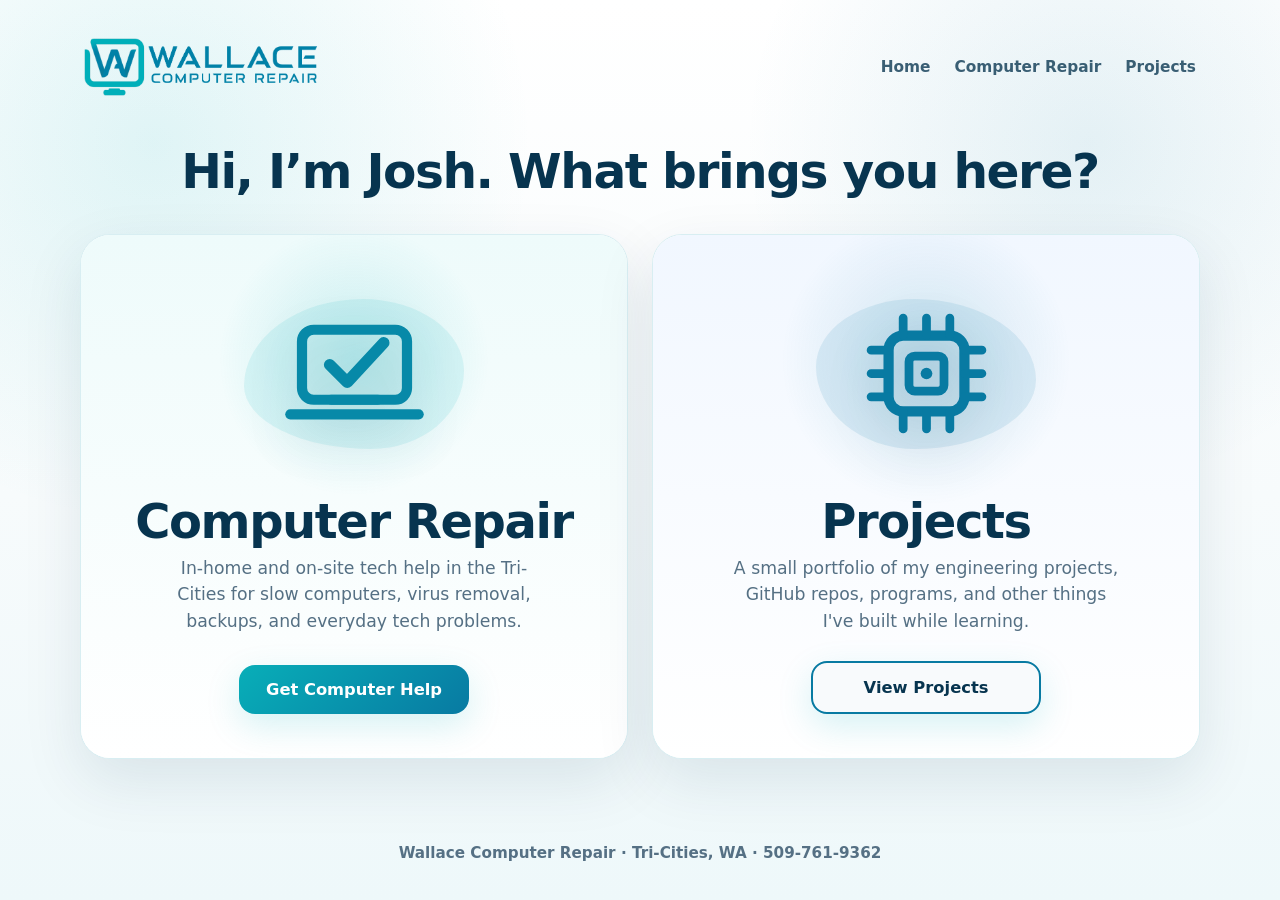
==== index.html @ 22aea7cd "Fixed portrait photo and link" ====
<!DOCTYPE html>
<html lang="en">
<head>
  <meta charset="UTF-8" />
  <meta name="viewport" content="width=device-width, initial-scale=1.0" />
  <title>Wallace Computer Repair</title>
  <link rel="stylesheet" href="style.css" />
</head>
<body class="home">
  <div class="page">
    <div class="shell">
      <header class="site-header">
        <a class="logo-lockup" href="./" aria-label="Wallace Computer Repair home">
          <img src="assets/logos/banner-logo-transparent.png" alt="Wallace Computer Repair" class="logo-image" />
        </a>

        <nav class="main-nav" aria-label="Main navigation">
          <a class="nav-link" href="./">Home</a>
          <a class="nav-link" href="repair/">Computer Repair</a>
          <a class="nav-link" href="projects/">Projects</a>
          <!-- <a class="nav-link" href="/about/">About</a> -->
          <!-- <a class="button call-pill" href="tel:5097619362">Call/Text: 509-761-9362</a> -->
        </nav>
      </header>

      <main>
        <section class="hero hero-centered" aria-labelledby="main-heading">
          <h1 id="main-heading">Hi, I’m Josh. What brings you here?</h1>
          <!-- <p>Choose the path that fits what you need: local computer help in the Tri-Cities, or a look at the engineering and software projects I’m building.</p> -->
        </section>

        <section class="choices" aria-label="Choose a section">
          <a class="choice-card repair-card" href="/repair/" aria-label="Go to Computer Repair services">
            <div class="choice-inner">
<div class="illustration icon-illustration" aria-hidden="true">
  <div class="soft-blob"></div>

  <svg class="hero-icon" viewBox="0 0 120 120" fill="none" xmlns="http://www.w3.org/2000/svg">
    <rect x="24" y="30" width="72" height="48" rx="8" stroke="currentColor" stroke-width="7"/>
    <path d="M16 88h88" stroke="currentColor" stroke-width="7" stroke-linecap="round"/>
    <path d="M44 78h32" stroke="currentColor" stroke-width="7" stroke-linecap="round"/>
    <path d="M43 54l12 12 25-27" stroke="currentColor" stroke-width="8" stroke-linecap="round" stroke-linejoin="round"/>
  </svg>
</div>

              <h2>Computer Repair</h2>
              <p>In-home and on-site tech help in the Tri-Cities for slow computers, virus removal, backups, and everyday tech problems.</p>

              <div class="button-row">
                <span class="button primary" role="button" aria-hidden="true">Get Computer Help</span>
              </div>
            </div>
          </a>

          <a class="choice-card projects-card" href="projects/" aria-label="Go to Projects portfolio">
            <div class="choice-inner">
<div class="illustration icon-illustration" aria-hidden="true">
  <div class="soft-blob"></div>
  <svg class="hero-icon" viewBox="0 0 120 120" fill="none" xmlns="http://www.w3.org/2000/svg">
    <rect x="34" y="34" width="52" height="52" rx="10" stroke="currentColor" stroke-width="7"/>
    <rect x="48" y="48" width="24" height="24" rx="4" stroke="currentColor" stroke-width="6"/>
    <path d="M22 44h12M22 60h12M22 76h12" stroke="currentColor" stroke-width="6" stroke-linecap="round"/>
    <path d="M86 44h12M86 60h12M86 76h12" stroke="currentColor" stroke-width="6" stroke-linecap="round"/>
    <path d="M44 22v12M60 22v12M76 22v12" stroke="currentColor" stroke-width="6" stroke-linecap="round"/>
    <path d="M44 86v12M60 86v12M76 86v12" stroke="currentColor" stroke-width="6" stroke-linecap="round"/>
    <circle cx="60" cy="60" r="4" fill="currentColor"/>
  </svg>
</div>

              <h2>Projects</h2>
              <p>A small portfolio of my engineering projects, GitHub repos, programs, and other things I've built while learning.</p>

              <div class="button-row">
                <span class="button secondary" role="button" aria-hidden="true">View Projects</span>
              </div>
            </div>
          </a>
        </section>
      </main>

      <footer class="site-footer">
        Wallace Computer Repair · Tri-Cities, WA · <a href="tel:5097619362">509-761-9362</a>
      </footer>
    </div>
  </div>
</body>
</html>
---- style.css ----
:root {
  --teal: #08aeb8;
  --teal-dark: #0789a8;
  --blue: #087aa2;
  --ink: #07344f;
  --muted: #557084;
  --soft-bg: #f7fbfc;
  --card: #ffffff;
  --line: #d8eef2;
  --repair-soft: #eefbfb;
  --project-soft: #f1f7ff;
  --warm: #fff8ed;
  --warm-line: #f0d8ab;
  --shadow: 0 22px 60px rgba(7, 52, 79, 0.10);
  --shadow-soft: 0 12px 35px rgba(8, 174, 184, 0.16);
  --radius: 30px;
}

* {
  box-sizing: border-box;
}

html {
  scroll-behavior: smooth;
}

body {
  margin: 0;
  min-height: 100vh;
  font-family: Inter, ui-sans-serif, system-ui, -apple-system, BlinkMacSystemFont, "Segoe UI", sans-serif;
  color: var(--ink);
  background:
    radial-gradient(circle at 12% 16%, rgba(8, 174, 184, 0.12), transparent 28%),
    radial-gradient(circle at 85% 16%, rgba(8, 122, 162, 0.10), transparent 26%),
    linear-gradient(180deg, #ffffff 0%, var(--soft-bg) 55%, #eef8fa 100%);
}

body.home,
body.repair, 
body.projects {
  --page-max: 1120px;
}

a {
  color: inherit;
  text-decoration: none;
}

img,
svg {
  max-width: 100%;
}

.page {
  min-height: 100vh;
  display: flex;
  flex-direction: column;
  padding: 28px;
}

.shell {
  width: min(var(--page-max), 100%);
  margin: 0 auto;
  flex: 1;
  display: flex;
  flex-direction: column;
}

.site-header {
  display: flex;
  align-items: center;
  justify-content: space-between;
  gap: 24px;
  padding: 10px 4px 34px;
}

.logo-lockup {
  display: flex;
  align-items: center;
  gap: 14px;
  font-weight: 900;
  letter-spacing: -0.03em;
  flex-shrink: 0;
}

.logo-image {
  height: 58px;
  width: auto;
  object-fit: contain;
}

.main-nav {
  display: flex;
  align-items: center;
  justify-content: flex-end;
  flex-wrap: wrap;
  gap: 14px 24px;
  color: var(--ink);
  font-size: 0.96rem;
  font-weight: 750;
}

.nav-link {
  opacity: 0.78;
  transition: opacity 0.18s ease, color 0.18s ease;
}

.nav-link:hover {
  opacity: 1;
  color: var(--teal-dark);
}

h1,
h2,
h3,
p {
  overflow-wrap: anywhere;
}

h1 {
  margin: 0;
  font-size: clamp(2.45rem, 3.8vw, 5rem);
  line-height: 0.98;
  letter-spacing: -0.030em;
  color: var(--ink);
}

h2 {
  margin: 0;
  font-size: clamp(2rem, 4vw, 3rem);
  line-height: 1;
  letter-spacing: -0.03em;
  color: var(--ink);
}

p {
  color: var(--muted);
  line-height: 1.65;
}

.button {
  display: inline-flex;
  align-items: center;
  justify-content: center;
  gap: 11px;
  border: 0;
  border-radius: 16px;
  font-weight: 850;
  font-size: 1.02rem;
  padding: 15px 24px;
  min-width: 230px;
  box-shadow: var(--shadow-soft);
  transition: transform 0.18s ease, box-shadow 0.18s ease, filter 0.18s ease;
  cursor: pointer;
}

.button:hover {
  transform: translateY(-2px);
  box-shadow: 0 18px 34px rgba(8, 122, 162, 0.22);
  filter: saturate(1.08);
}

.button.primary,
.button.call-pill {
  background: linear-gradient(135deg, var(--teal), var(--blue));
  color: white;
}

.button.secondary {
  background: #f8fafc;
  color: var(--ink);
  border: 2px solid var(--blue);
  transition: background 0.15s ease;
}

.button.call-pill {
  min-width: auto;
  padding: 10px 16px;
  border-radius: 999px;
  opacity: 1;
}

.badge {
  display: inline-flex;
  align-items: center;
  gap: 8px;
  width: fit-content;
  max-width: 100%;
  background: rgba(8, 174, 184, 0.09);
  border: 1px solid rgba(8, 174, 184, 0.20);
  color: var(--teal-dark);
  font-weight: 850;
  border-radius: 999px;
  padding: 8px 14px;
  font-size: 0.86rem;
  margin-bottom: 20px;
}

.badge-dot {
  width: 9px;
  height: 9px;
  flex: 0 0 auto;
  border-radius: 50%;
  background: var(--teal);
  box-shadow: 0 0 0 5px rgba(8, 174, 184, 0.12);
}

.hero,
.hero-card,
.choice-card,
.quick-card,
.service-card,
.about-card,
.pricing-band {
  border: 1px solid var(--line);
  box-shadow: var(--shadow);
}

.hero-centered {
  text-align: center;
  display: grid;
  justify-items: center;
  padding: 18px 0 10px;
  border: 0;
  box-shadow: none;
}

.hero-centered p {
  margin: 18px auto 0;
  max-width: 720px;
  font-size: clamp(1.03rem, 2vw, 1.22rem);
}

.hero-card {
  border-radius: 36px;
  background:
    radial-gradient(circle at 85% 14%, rgba(8, 174, 184, 0.16), transparent 26%),
    linear-gradient(135deg, rgba(255,255,255,0.96), rgba(239,251,251,0.92));
  padding: clamp(30px, 6vw, 64px);
  display: grid;
  grid-template-columns: 1.05fr 0.95fr;
  gap: 40px;
  align-items: center;
  overflow: hidden;
}

.hero-card p {
  margin: 18px 0 0;
  max-width: 680px;
  font-size: clamp(1.03rem, 2vw, 1.22rem);
}

.hero-actions,
.button-row {
  display: flex;
  flex-wrap: wrap;
  gap: 14px;
}

.hero-actions {
  margin-top: 28px;
}

.button-row {
  margin-top: auto;
  justify-content: center;
  width: 100%;
}

.centered-actions {
  justify-content: center;
}

.availability-note {
  margin-top: 28px;
  background: var(--warm);
  border: 1px solid var(--warm-line);
  border-radius: 20px;
  padding: 16px 18px;
  color: #6f4e17;
  font-weight: 800;
  line-height: 1.45;
}

.hero-visual {
  display: grid;
  gap: 18px;
}

.phone-card {
  background: var(--ink);
  color: white;
  border-radius: 28px;
  padding: 28px;
  box-shadow: var(--shadow);
}

.phone-card span,
.price-item span {
  display: block;
  color: #b9edf2;
  font-weight: 850;
  text-transform: uppercase;
  letter-spacing: 0.11em;
  font-size: 0.78rem;
  margin-bottom: 8px;
}

.phone-card strong {
  display: block;
  font-size: clamp(1.9rem, 4vw, 2.7rem);
  letter-spacing: -0.045em;
  line-height: 1;
}

.quick-card,
.service-card,
.about-card,
.choice-card {
  background: var(--card);
}

.quick-card {
  border-radius: 28px;
  padding: 24px;
  box-shadow: 0 12px 34px rgba(7, 52, 79, 0.07);
}

.quick-card h3 {
  margin: 0 0 14px;
  font-size: 1.22rem;
}

.quick-list {
  display: grid;
  gap: 10px;
  margin: 0;
  padding: 0;
  list-style: none;
  color: var(--muted);
  font-weight: 650;
}

.quick-list li::before {
  content: "✓";
  color: var(--teal-dark);
  font-weight: 950;
  margin-right: 9px;
}

.choices {
  display: grid;
  grid-template-columns: repeat(2, minmax(0, 1fr));
  gap: 24px;
  padding: 28px 0 32px;
}

.choice-card {
  position: relative;
  overflow: hidden;
  min-height: 500px;
  border-radius: var(--radius);
  padding: clamp(28px, 4vw, 44px);
  display: flex;
  flex-direction: column;
  align-items: center;
  text-align: center;
  transition: transform 0.22s ease, box-shadow 0.22s ease, border-color 0.22s ease;
}

.choice-card:hover {
  transform: translateY(-5px);
  box-shadow: 0 28px 70px rgba(7, 52, 79, 0.15);
  border-color: rgba(8, 174, 184, 0.38);
}

.choice-card::before {
  content: "";
  position: absolute;
  inset: 0;
  z-index: 0;
  pointer-events: none;
}

.repair-card::before {
  background:
    radial-gradient(circle at 50% 24%, rgba(8, 174, 184, 0.18), transparent 28%),
    linear-gradient(180deg, var(--repair-soft), rgba(255,255,255,0.96));
}

.projects-card::before {
  background:
    radial-gradient(circle at 50% 24%, rgba(8, 122, 162, 0.16), transparent 30%),
    linear-gradient(180deg, var(--project-soft), rgba(255,255,255,0.96));
}

.choice-inner {
  position: relative;
  z-index: 1;
  display: flex;
  flex-direction: column;
  align-items: center;
  height: 100%;
  width: 100%;
}

.choice-card h2 {
  margin: 16px 0 10px;
  font-size: clamp(2.1rem, 4vw, 3rem);
}

.choice-card p {
  margin: 0 auto 26px;
  max-width: 390px;
  font-size: 1.08rem;
  line-height: 1.55;
}

.illustration {
  width: min(280px, 80%);
  height: 190px;
  margin-bottom: 12px;
  display: grid;
  place-items: center;
  position: relative;
}

.soft-blob {
  position: absolute;
  width: 220px;
  height: 150px;
  border-radius: 54% 46% 42% 58% / 58% 48% 52% 42%;
  background: rgba(8, 174, 184, 0.10);
}

.projects-card .soft-blob {
  background: rgba(8, 122, 162, 0.10);
  border-radius: 45% 55% 55% 45% / 45% 54% 46% 55%;
}

.monitor {
  position: relative;
  width: 174px;
  height: 116px;
  border-radius: 16px;
  border: 7px solid rgba(8, 122, 162, 0.56);
  background: rgba(255, 255, 255, 0.72);
  box-shadow: inset 0 0 0 3px rgba(255,255,255,0.75), 0 18px 36px rgba(7, 52, 79, 0.12);
  display: grid;
  place-items: center;
}

.monitor::after {
  content: "";
  position: absolute;
  width: 70px;
  height: 12px;
  border-radius: 999px;
  background: rgba(8, 122, 162, 0.38);
  bottom: -24px;
  left: 50%;
  transform: translateX(-50%);
}

.monitor .mini-magnifying-glass {
  width: 44px;
  height: 44px;
  border-radius: 50%;
  border: 4.5px solid var(--blue);
  background: linear-gradient(135deg, white 0%, rgba(217, 239, 247, 0.5) 100%);
  position: relative;
  box-shadow: 0 4px 12px rgba(7, 52, 79, 0.08);
}

.monitor .mini-magnifying-glass::before {
  content: "";
  position: absolute;
  top: 6px;
  left: 6px;
  width: 10px;
  height: 5px;
  background: white;
  border-radius: 50%;
  transform: rotate(-45deg);
  opacity: 0.8;
}

.monitor .mini-magnifying-glass::after {
  content: "";
  position: absolute;
  width: 18px;
  height: 7px;
  border-radius: 0 4px 4px 0;
  background: var(--blue);
  bottom: -6px;
  right: -10px;
  transform: rotate(45deg);
  box-shadow: 2px 2px 5px rgba(7, 52, 79, 0.1);
}

.wrench {
  position: absolute;
  right: 22px;
  bottom: 24px;
  width: 84px;
  height: 22px;
  background: linear-gradient(135deg, var(--teal), var(--blue));
  border-radius: 999px;
  transform: rotate(-48deg);
  box-shadow: 0 10px 22px rgba(8, 174, 184, 0.24);
}

.wrench::before {
  content: "";
  position: absolute;
  right: -15px;
  top: -13px;
  width: 40px;
  height: 40px;
  border-radius: 50%;
  border: 10px solid var(--teal);
  border-left-color: transparent;
  border-bottom-color: transparent;
  transform: rotate(12deg);
}

.sparkle {
  position: absolute;
  color: var(--teal);
  font-size: 2rem;
  font-weight: 900;
  opacity: 0.72;
}

.sparkle.one {
  right: 34px;
  top: 28px;
}

.sparkle.two {
  right: 72px;
  top: 72px;
  font-size: 1.35rem;
}

.laptop {
  position: relative;
  width: 190px;
  height: 122px;
  border-radius: 16px 16px 10px 10px;
  border: 7px solid var(--blue);
  background: linear-gradient(180deg, #f8fcff, #d9eff7);
  box-shadow: inset 0 0 0 3px rgba(255,255,255,0.85), 0 18px 36px rgba(7, 52, 79, 0.12);
  display: grid;
  place-items: center;
  color: var(--blue);
  font-size: 2.25rem;
  font-weight: 950;
}

.laptop::after {
  content: "";
  position: absolute;
  width: 218px;
  height: 18px;
  border-radius: 0 0 18px 18px;
  background: linear-gradient(135deg, #8bd0e1, var(--blue));
  bottom: -24px;
  left: 50%;
  transform: translateX(-50%);
}

.code-window {
  position: absolute;
  left: 24px;
  top: 30px;
  width: 116px;
  height: 70px;
  border-radius: 12px;
  border: 2px solid rgba(8, 122, 162, 0.18);
  background: rgba(255,255,255,0.72);
  box-shadow: 0 10px 22px rgba(7, 52, 79, 0.08);
  transform: translate(-30px, -20px);
}

.code-window::before {
  content: "•••";
  position: absolute;
  top: 5px;
  left: 10px;
  color: #76b6ce;
  letter-spacing: 3px;
  font-size: 0.8rem;
}

.code-window::after {
  content: "";
  position: absolute;
  left: 14px;
  right: 18px;
  top: 34px;
  height: 7px;
  border-radius: 999px;
  background: #b5dceb;
  box-shadow: 0 18px 0 #d0e9f2;
}

.gear {
  position: absolute;
  right: 18px;
  bottom: 42px;
  width: 64px;
  height: 64px;
  border-radius: 50%;
  border: 14px solid #7fb8dc;
  box-shadow: inset 0 0 0 8px rgba(255,255,255,0.65);
}

.gear::before,
.gear::after {
  content: "";
  position: absolute;
  inset: -18px 16px;
  background: #7fb8dc;
  border-radius: 8px;
  z-index: -1;
}

.gear::after {
  transform: rotate(90deg);
}

.section {
  padding: 54px 0 0;
}

.section-heading {
  display: flex;
  justify-content: space-between;
  align-items: end;
  gap: 24px;
  margin-bottom: 22px;
}

.section-heading p {
  margin: 0;
  max-width: 520px;
  font-size: 1.02rem;
}

.service-grid {
  display: grid;
  grid-template-columns: repeat(4, minmax(0, 1fr));
  gap: 18px;
}

.service-card {
  border-radius: 26px;
  padding: 24px 20px;
  text-align: center;
  box-shadow: 0 12px 34px rgba(7, 52, 79, 0.07);
  transition: transform 0.18s ease, box-shadow 0.18s ease;
}

.service-card:hover {
  transform: translateY(-4px);
  box-shadow: 0 20px 44px rgba(7, 52, 79, 0.12);
}

.service-icon {
  width: 82px;
  height: 82px;
  margin: 0 auto 16px;
  border-radius: 24px;
  display: grid;
  place-items: center;
  background: rgba(8, 174, 184, 0.09);
  color: var(--blue);
}

.service-card h3 {
  margin: 0 0 8px;
  font-size: 1.27rem;
  line-height: 1.35;
  letter-spacing: -0.025em;
}

.service-card p {
  margin: 0;
  font-size: 0.94rem;
  line-height: 1.5;
}

.about-card {
  border-radius: 34px;
  overflow: hidden;
  display: grid;
  grid-template-columns: 0.9fr 1.1fr;
}

.photo-wrap {
  min-height: 520px;
  background:
    linear-gradient(135deg, rgba(8,174,184,0.10), rgba(8,122,162,0.08)),
    #eaf7f9;
  display: flex;
  align-items: stretch;
}

.photo-wrap img {
  width: 100%;
  height: 100%;
  object-fit: cover;
  display: block;
}

.photo-placeholder {
  width: 100%;
  display: grid;
  place-items: center;
  padding: 36px;
  color: var(--teal-dark);
  font-weight: 850;
  text-align: center;
  line-height: 1.5;
}

.about-content {
  padding: clamp(30px, 5vw, 54px);
}

.about-content h2 {
  margin-bottom: 18px;
  color: var(--blue);
}

.about-content p {
  margin: 0 0 16px;
  line-height: 1.75;
  font-size: 1rem;
}

.about-content strong {
  color: var(--ink);
}

.pricing-band {
  margin-top: 54px;
  border-radius: 34px;
  background: linear-gradient(135deg, var(--ink), #075a73 58%, var(--teal-dark));
  color: white;
  padding: clamp(28px, 5vw, 46px);
  display: grid;
  grid-template-columns: repeat(3, minmax(0, 1fr));
  gap: 18px;
}

.price-item {
  text-align: center;
  padding: 8px;
}

.price-item strong {
  display: block;
  font-size: clamp(1.4rem, 3vw, 2rem);
  letter-spacing: -0.035em;
  line-height: 1.15;
}

.price-item small {
  display: block;
  margin-top: 5px;
  color: #d3f7fa;
  font-weight: 650;
}

.final-cta {
  text-align: center;
  padding: 56px 0 20px;
}

.final-cta h2 {
  font-size: clamp(2rem, 4vw, 3.2rem);
}

.final-cta p {
  margin: 16px auto 24px;
  max-width: 620px;
  font-size: 1.06rem;
}

.site-footer {
  margin-top: auto;
  padding: 26px 0 10px;
  text-align: center;
  color: var(--muted);
  font-weight: 650;
  font-size: 0.95rem;
}

@media (max-width: 920px) {
  .hero-card,
  .about-card,
  .pricing-band {
    grid-template-columns: 1fr;
  }

  .service-grid {
    grid-template-columns: repeat(2, minmax(0, 1fr));
  }

  .photo-wrap {
    min-height: 360px;
  }
}

@media (max-width: 900px) {
  .choices {
    grid-template-columns: 1fr;
  }

  .choice-card {
    min-height: 460px;
  }
}

@media (max-width: 680px) {
  .page {
    padding: 20px;
  }

  .site-header {
    flex-direction: column;
    align-items: flex-start;
    padding-bottom: 26px;
  }

  .main-nav {
    width: 100%;
    justify-content: space-between;
    gap: 12px;
  }

  .button.call-pill {
    width: 100%;
  }

  .hero-centered {
    text-align: left;
    justify-items: start;
    padding-top: 10px;
  }

  .choice-card {
    min-height: auto;
    padding: 28px 22px;
  }

  .illustration {
    transform: scale(0.88);
    margin-bottom: -4px;
  }

  .button {
    width: 100%;
  }

  .hero-card {
    border-radius: 28px;
  }

  .hero-actions {
    flex-direction: column;
  }

  .section-heading {
    flex-direction: column;
    align-items: flex-start;
  }

  .service-grid {
    grid-template-columns: 1fr;
  }

  .pricing-band {
    border-radius: 28px;
  }
}
/* Projects page */
.projects-hero {
  border-radius: 36px;
  background:
    radial-gradient(circle at 82% 12%, rgba(8, 122, 162, 0.14), transparent 28%),
    linear-gradient(135deg, rgba(255,255,255,0.96), rgba(241,247,255,0.92));
  padding: clamp(30px, 6vw, 58px);
  display: grid;
  gap: 16px;
  text-align: center;
  justify-items: center;
}

.projects-hero p {
  margin: 0;
  max-width: 760px;
  font-size: clamp(1.03rem, 2vw, 1.18rem);
}

.project-grid {
  display: grid;
  grid-template-columns: repeat(auto-fit, minmax(min(100%, 500px), .65fr));
  gap: 18px;
  width: 100%;
  max-width: calc((500px * 2) + 18px);
  margin: 0 auto;
  justify-content: center;

}

.project-card {
  background: var(--card);
  border: 1px solid var(--line);
  border-radius: 26px;
  box-shadow: 0 12px 34px rgba(7, 52, 79, 0.07);
  overflow: hidden;
  display: flex;
  flex-direction: column;
  min-height: 100%;
  transition: transform 0.18s ease, box-shadow 0.18s ease, border-color 0.18s ease;
}

.project-card:hover {
  transform: translateY(-4px);
  box-shadow: 0 20px 44px rgba(7, 52, 79, 0.12);
  border-color: rgba(8, 174, 184, 0.38);
}

.project-photo {
  aspect-ratio: 16 / 10;
  background:
    radial-gradient(circle at 75% 20%, rgba(8, 174, 184, 0.18), transparent 26%),
    linear-gradient(135deg, var(--project-soft), rgba(255,255,255,0.92));
  border-bottom: 1px solid var(--line);
  display: grid;
  place-items: center;
  overflow: hidden;
}

.project-photo img {
  width: 100%;
  height: 100%;
  object-fit: cover;
  display: block;
}

.project-photo-placeholder {
  width: 74px;
  height: 74px;
  border-radius: 24px;
  display: grid;
  place-items: center;
  background: rgba(8, 174, 184, 0.10);
  color: var(--blue);
  font-weight: 950;
  font-size: 1.35rem;
  letter-spacing: -0.035em;
}

.project-content {
  padding: 22px;
  display: flex;
  flex-direction: column;
  flex: 1;
}

.project-content h3 {
  margin: 0 0 10px;
  color: var(--ink);
  font-size: 1.28rem;
  line-height: 1.25;
  letter-spacing: -0.025em;
}

.project-content p {
  margin: 0;
  font-size: 0.96rem;
  line-height: 1.55;
}

.project-link-note {
  margin-top: auto;
  padding-top: 18px;
  color: var(--teal-dark);
  font-weight: 850;
  font-size: 0.94rem;
}

@media (max-width: 680px) {
  .projects-hero {
    text-align: left;
    justify-items: start;
    border-radius: 28px;
  }
}

/* ALT */
.icon-illustration {
  color: var(--blue);
}

.hero-icon {
  position: relative;
  z-index: 1;
  width: 175px;
  height: 175px;
  filter: drop-shadow(0 16px 24px rgba(7, 52, 79, 0.12));
}

.repair-card .hero-icon {
  color: var(--teal-dark);
}
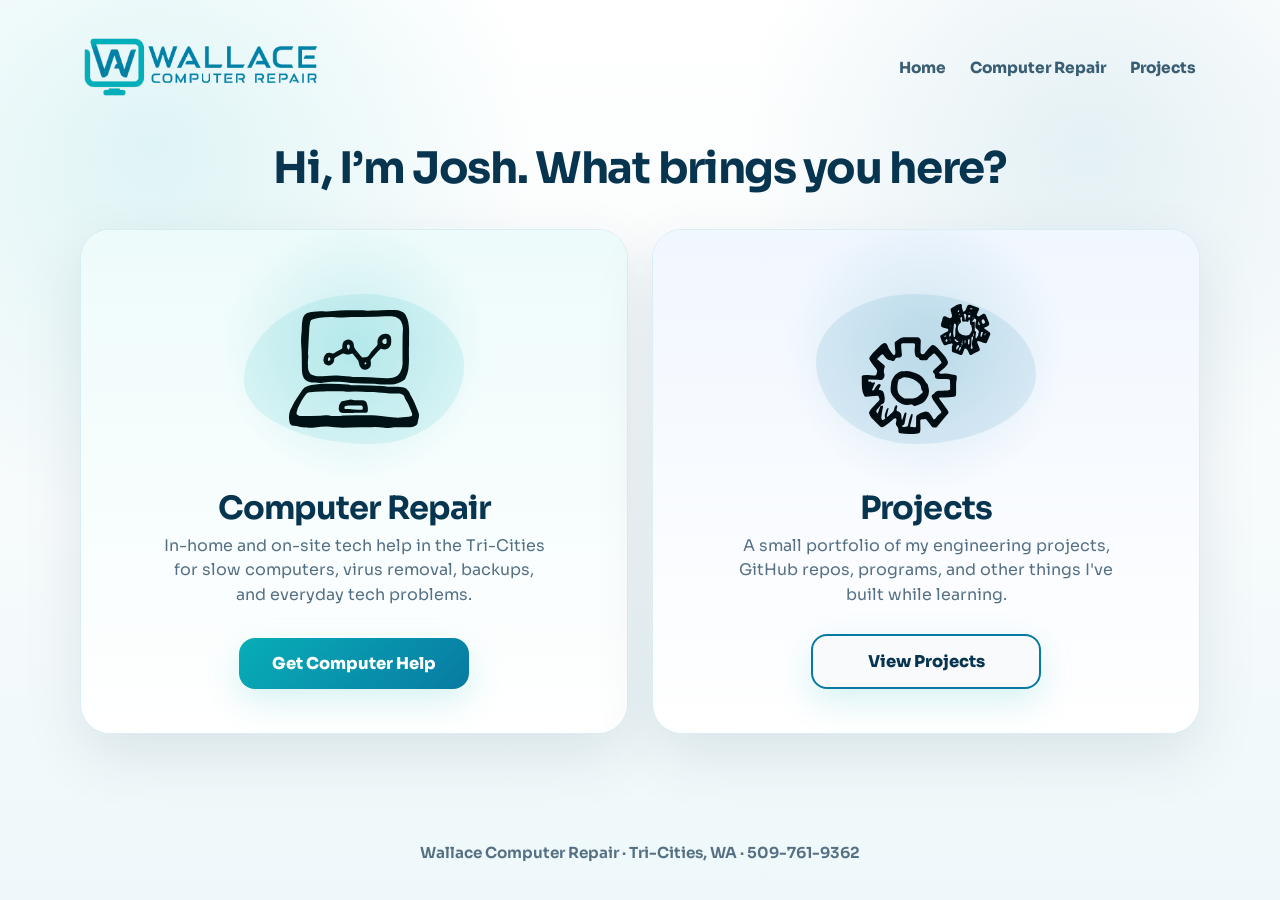
==== commit 8234915e: "Change landing icons. Unify header sizes. Add .gitignore" ====
--- a/index.html
+++ b/index.html
@@ -30,18 +30,21 @@
         </section>
 
         <section class="choices" aria-label="Choose a section">
-          <a class="choice-card repair-card" href="/repair/" aria-label="Go to Computer Repair services">
+          <a class="choice-card repair-card" href="repair/" aria-label="Go to Computer Repair services">
             <div class="choice-inner">
-<div class="illustration icon-illustration" aria-hidden="true">
-  <div class="soft-blob"></div>
+              <div class="illustration icon-illustration" aria-hidden="true">
+                <div class="soft-blob"></div>
 
-  <svg class="hero-icon" viewBox="0 0 120 120" fill="none" xmlns="http://www.w3.org/2000/svg">
-    <rect x="24" y="30" width="72" height="48" rx="8" stroke="currentColor" stroke-width="7"/>
-    <path d="M16 88h88" stroke="currentColor" stroke-width="7" stroke-linecap="round"/>
-    <path d="M44 78h32" stroke="currentColor" stroke-width="7" stroke-linecap="round"/>
-    <path d="M43 54l12 12 25-27" stroke="currentColor" stroke-width="8" stroke-linecap="round" stroke-linejoin="round"/>
-  </svg>
-</div>
+                <!-- <svg class="hero-icon" viewBox="0 0 120 120" fill="none" xmlns="http://www.w3.org/2000/svg">
+                  <rect x="24" y="30" width="72" height="48" rx="8" stroke="currentColor" stroke-width="7"/>
+                  <path d="M16 88h88" stroke="currentColor" stroke-width="7" stroke-linecap="round"/>
+                  <path d="M44 78h32" stroke="currentColor" stroke-width="7" stroke-linecap="round"/>
+                  <path d="M43 54l12 12 25-27" stroke="currentColor" stroke-width="8" stroke-linecap="round" stroke-linejoin="round"/>
+                </svg> -->
+                  <!-- <img src="../assets/icons/repair-logo.png" alt="" width="185" height="185" loading="lazy"> -->
+                  <img src="../assets/icons/repair-logo-alt.svg" alt="" width="130" height="130" loading="lazy">
+
+              </div>
 
               <h2>Computer Repair</h2>
               <p>In-home and on-site tech help in the Tri-Cities for slow computers, virus removal, backups, and everyday tech problems.</p>
@@ -54,18 +57,21 @@
 
           <a class="choice-card projects-card" href="projects/" aria-label="Go to Projects portfolio">
             <div class="choice-inner">
-<div class="illustration icon-illustration" aria-hidden="true">
-  <div class="soft-blob"></div>
-  <svg class="hero-icon" viewBox="0 0 120 120" fill="none" xmlns="http://www.w3.org/2000/svg">
-    <rect x="34" y="34" width="52" height="52" rx="10" stroke="currentColor" stroke-width="7"/>
-    <rect x="48" y="48" width="24" height="24" rx="4" stroke="currentColor" stroke-width="6"/>
-    <path d="M22 44h12M22 60h12M22 76h12" stroke="currentColor" stroke-width="6" stroke-linecap="round"/>
-    <path d="M86 44h12M86 60h12M86 76h12" stroke="currentColor" stroke-width="6" stroke-linecap="round"/>
-    <path d="M44 22v12M60 22v12M76 22v12" stroke="currentColor" stroke-width="6" stroke-linecap="round"/>
-    <path d="M44 86v12M60 86v12M76 86v12" stroke="currentColor" stroke-width="6" stroke-linecap="round"/>
-    <circle cx="60" cy="60" r="4" fill="currentColor"/>
-  </svg>
-</div>
+              <div class="illustration icon-illustration" aria-hidden="true">
+                <div class="soft-blob"></div>
+                <!-- <svg class="hero-icon" viewBox="0 0 120 120" fill="none" xmlns="http://www.w3.org/2000/svg">
+                  <rect x="34" y="34" width="52" height="52" rx="10" stroke="currentColor" stroke-width="7"/>
+                  <rect x="48" y="48" width="24" height="24" rx="4" stroke="currentColor" stroke-width="6"/>
+                  <path d="M22 44h12M22 60h12M22 76h12" stroke="currentColor" stroke-width="6" stroke-linecap="round"/>
+                  <path d="M86 44h12M86 60h12M86 76h12" stroke="currentColor" stroke-width="6" stroke-linecap="round"/>
+                  <path d="M44 22v12M60 22v12M76 22v12" stroke="currentColor" stroke-width="6" stroke-linecap="round"/>
+                  <path d="M44 86v12M60 86v12M76 86v12" stroke="currentColor" stroke-width="6" stroke-linecap="round"/>
+                  <circle cx="60" cy="60" r="4" fill="currentColor"/>
+                </svg> -->
+                  <!-- <img src="../assets/icons/projects-logo.png" alt="" width="185" height="185" loading="lazy"> -->
+                  <img src="../assets/icons/projects-logo-alt.svg" alt="" width="130" height="130" loading="lazy">
+
+              </div>
 
               <h2>Projects</h2>
               <p>A small portfolio of my engineering projects, GitHub repos, programs, and other things I've built while learning.</p>
--- a/style.css
+++ b/style.css
@@ -1,3 +1,9 @@
+@import url("https://fonts.googleapis.com/css2?family=Sora:wght@400;500;600;700;800&display=swap");
+
+/* =========================================================
+   1. Design tokens
+   ========================================================= */
+
 :root {
   --teal: #08aeb8;
   --teal-dark: #0789a8;
@@ -14,7 +20,12 @@
   --shadow: 0 22px 60px rgba(7, 52, 79, 0.10);
   --shadow-soft: 0 12px 35px rgba(8, 174, 184, 0.16);
   --radius: 30px;
-}
+  --page-max: 1120px;
+}
+
+/* =========================================================
+   2. Base styles
+   ========================================================= */
 
 * {
   box-sizing: border-box;
@@ -25,22 +36,16 @@
 }
 
 body {
+  min-height: 100vh;
   margin: 0;
-  min-height: 100vh;
-  font-family: Inter, ui-sans-serif, system-ui, -apple-system, BlinkMacSystemFont, "Segoe UI", sans-serif;
   color: var(--ink);
+  font-family: "Sora", Inter, ui-sans-serif, system-ui, -apple-system, BlinkMacSystemFont, "Segoe UI", sans-serif;
   background:
     radial-gradient(circle at 12% 16%, rgba(8, 174, 184, 0.12), transparent 28%),
     radial-gradient(circle at 85% 16%, rgba(8, 122, 162, 0.10), transparent 26%),
     linear-gradient(180deg, #ffffff 0%, var(--soft-bg) 55%, #eef8fa 100%);
 }
 
-body.home,
-body.repair, 
-body.projects {
-  --page-max: 1120px;
-}
-
 a {
   color: inherit;
   text-decoration: none;
@@ -50,6 +55,45 @@
 svg {
   max-width: 100%;
 }
+
+h1,
+h2,
+h3,
+p {
+  overflow-wrap: anywhere;
+}
+
+h1,
+h2,
+h3,
+p {
+  margin-top: 0;
+}
+
+h1 {
+  margin-bottom: 0;
+  color: var(--ink);
+  font-size: clamp(2.45rem, 3.4vw, 5rem);
+  line-height: 0.98;
+  letter-spacing: -0.03em;
+}
+
+h2 {
+  margin-bottom: 0;
+  color: var(--ink);
+  font-size: clamp(2rem, 2.5vw, 3rem);
+  line-height: 1;
+  letter-spacing: -0.03em;
+}
+
+p {
+  color: var(--muted);
+  line-height: 1.65;
+}
+
+/* =========================================================
+   3. Page shell and header
+   ========================================================= */
 
 .page {
   min-height: 100vh;
@@ -78,9 +122,9 @@
   display: flex;
   align-items: center;
   gap: 14px;
+  flex-shrink: 0;
   font-weight: 900;
   letter-spacing: -0.03em;
-  flex-shrink: 0;
 }
 
 .logo-image {
@@ -96,62 +140,47 @@
   flex-wrap: wrap;
   gap: 14px 24px;
   color: var(--ink);
-  font-size: 0.96rem;
+  font-size: 0.96rem; /*p*/
   font-weight: 750;
 }
 
 .nav-link {
   opacity: 0.78;
-  transition: opacity 0.18s ease, color 0.18s ease;
+  transition: color 0.18s ease, opacity 0.18s ease;
 }
 
 .nav-link:hover {
+  color: var(--teal-dark);
   opacity: 1;
-  color: var(--teal-dark);
-}
-
-h1,
-h2,
-h3,
-p {
-  overflow-wrap: anywhere;
-}
-
-h1 {
-  margin: 0;
-  font-size: clamp(2.45rem, 3.8vw, 5rem);
-  line-height: 0.98;
-  letter-spacing: -0.030em;
-  color: var(--ink);
-}
-
-h2 {
-  margin: 0;
-  font-size: clamp(2rem, 4vw, 3rem);
-  line-height: 1;
-  letter-spacing: -0.03em;
-  color: var(--ink);
-}
-
-p {
+}
+
+.site-footer {
+  margin-top: auto;
+  padding: 26px 0 10px;
   color: var(--muted);
-  line-height: 1.65;
-}
+  text-align: center;
+  font-size: 0.95rem; /*p*/
+  font-weight: 650;
+}
+
+/* =========================================================
+   4. Shared components
+   ========================================================= */
 
 .button {
+  min-width: 230px;
   display: inline-flex;
   align-items: center;
   justify-content: center;
   gap: 11px;
+  padding: 15px 24px;
   border: 0;
   border-radius: 16px;
+  box-shadow: var(--shadow-soft);
+  font-size: 1.02rem; /*??*/
   font-weight: 850;
-  font-size: 1.02rem;
-  padding: 15px 24px;
-  min-width: 230px;
-  box-shadow: var(--shadow-soft);
+  cursor: pointer;
   transition: transform 0.18s ease, box-shadow 0.18s ease, filter 0.18s ease;
-  cursor: pointer;
 }
 
 .button:hover {
@@ -160,192 +189,58 @@
   filter: saturate(1.08);
 }
 
-.button.primary,
-.button.call-pill {
+.button.primary {
+  color: #ffffff;
   background: linear-gradient(135deg, var(--teal), var(--blue));
-  color: white;
 }
 
 .button.secondary {
+  color: var(--ink);
   background: #f8fafc;
-  color: var(--ink);
   border: 2px solid var(--blue);
-  transition: background 0.15s ease;
-}
-
-.button.call-pill {
-  min-width: auto;
-  padding: 10px 16px;
-  border-radius: 999px;
-  opacity: 1;
-}
-
-.badge {
-  display: inline-flex;
-  align-items: center;
-  gap: 8px;
-  width: fit-content;
-  max-width: 100%;
-  background: rgba(8, 174, 184, 0.09);
-  border: 1px solid rgba(8, 174, 184, 0.20);
-  color: var(--teal-dark);
-  font-weight: 850;
-  border-radius: 999px;
-  padding: 8px 14px;
-  font-size: 0.86rem;
-  margin-bottom: 20px;
-}
-
-.badge-dot {
-  width: 9px;
-  height: 9px;
-  flex: 0 0 auto;
-  border-radius: 50%;
-  background: var(--teal);
-  box-shadow: 0 0 0 5px rgba(8, 174, 184, 0.12);
-}
-
-.hero,
+}
+
 .hero-card,
 .choice-card,
 .quick-card,
 .service-card,
 .about-card,
-.pricing-band {
+.pricing-band,
+.project-card {
   border: 1px solid var(--line);
   box-shadow: var(--shadow);
 }
 
+.hero-actions,
+.button-row {
+  display: flex;
+  flex-wrap: wrap;
+  gap: 14px;
+}
+
+.hero-actions {
+  margin-top: 28px;
+}
+
+.button-row {
+  width: 100%;
+  justify-content: center;
+  margin-top: auto;
+}
+
+.centered-actions {
+  justify-content: center;
+}
+
+/* =========================================================
+   5. Home page
+   ========================================================= */
+
 .hero-centered {
-  text-align: center;
   display: grid;
   justify-items: center;
   padding: 18px 0 10px;
-  border: 0;
-  box-shadow: none;
-}
-
-.hero-centered p {
-  margin: 18px auto 0;
-  max-width: 720px;
-  font-size: clamp(1.03rem, 2vw, 1.22rem);
-}
-
-.hero-card {
-  border-radius: 36px;
-  background:
-    radial-gradient(circle at 85% 14%, rgba(8, 174, 184, 0.16), transparent 26%),
-    linear-gradient(135deg, rgba(255,255,255,0.96), rgba(239,251,251,0.92));
-  padding: clamp(30px, 6vw, 64px);
-  display: grid;
-  grid-template-columns: 1.05fr 0.95fr;
-  gap: 40px;
-  align-items: center;
-  overflow: hidden;
-}
-
-.hero-card p {
-  margin: 18px 0 0;
-  max-width: 680px;
-  font-size: clamp(1.03rem, 2vw, 1.22rem);
-}
-
-.hero-actions,
-.button-row {
-  display: flex;
-  flex-wrap: wrap;
-  gap: 14px;
-}
-
-.hero-actions {
-  margin-top: 28px;
-}
-
-.button-row {
-  margin-top: auto;
-  justify-content: center;
-  width: 100%;
-}
-
-.centered-actions {
-  justify-content: center;
-}
-
-.availability-note {
-  margin-top: 28px;
-  background: var(--warm);
-  border: 1px solid var(--warm-line);
-  border-radius: 20px;
-  padding: 16px 18px;
-  color: #6f4e17;
-  font-weight: 800;
-  line-height: 1.45;
-}
-
-.hero-visual {
-  display: grid;
-  gap: 18px;
-}
-
-.phone-card {
-  background: var(--ink);
-  color: white;
-  border-radius: 28px;
-  padding: 28px;
-  box-shadow: var(--shadow);
-}
-
-.phone-card span,
-.price-item span {
-  display: block;
-  color: #b9edf2;
-  font-weight: 850;
-  text-transform: uppercase;
-  letter-spacing: 0.11em;
-  font-size: 0.78rem;
-  margin-bottom: 8px;
-}
-
-.phone-card strong {
-  display: block;
-  font-size: clamp(1.9rem, 4vw, 2.7rem);
-  letter-spacing: -0.045em;
-  line-height: 1;
-}
-
-.quick-card,
-.service-card,
-.about-card,
-.choice-card {
-  background: var(--card);
-}
-
-.quick-card {
-  border-radius: 28px;
-  padding: 24px;
-  box-shadow: 0 12px 34px rgba(7, 52, 79, 0.07);
-}
-
-.quick-card h3 {
-  margin: 0 0 14px;
-  font-size: 1.22rem;
-}
-
-.quick-list {
-  display: grid;
-  gap: 10px;
-  margin: 0;
-  padding: 0;
-  list-style: none;
-  color: var(--muted);
-  font-weight: 650;
-}
-
-.quick-list li::before {
-  content: "✓";
-  color: var(--teal-dark);
-  font-weight: 950;
-  margin-right: 9px;
+  text-align: center;
 }
 
 .choices {
@@ -356,14 +251,15 @@
 }
 
 .choice-card {
+  min-height: 500px;
   position: relative;
   overflow: hidden;
-  min-height: 500px;
-  border-radius: var(--radius);
-  padding: clamp(28px, 4vw, 44px);
   display: flex;
   flex-direction: column;
   align-items: center;
+  padding: clamp(28px, 4vw, 44px);
+  border-radius: var(--radius);
+  background: var(--card);
   text-align: center;
   transition: transform 0.22s ease, box-shadow 0.22s ease, border-color 0.22s ease;
 }
@@ -385,249 +281,165 @@
 .repair-card::before {
   background:
     radial-gradient(circle at 50% 24%, rgba(8, 174, 184, 0.18), transparent 28%),
-    linear-gradient(180deg, var(--repair-soft), rgba(255,255,255,0.96));
+    linear-gradient(180deg, var(--repair-soft), rgba(255, 255, 255, 0.96));
 }
 
 .projects-card::before {
   background:
     radial-gradient(circle at 50% 24%, rgba(8, 122, 162, 0.16), transparent 30%),
-    linear-gradient(180deg, var(--project-soft), rgba(255,255,255,0.96));
+    linear-gradient(180deg, var(--project-soft), rgba(255, 255, 255, 0.96));
 }
 
 .choice-inner {
+  width: 100%;
+  height: 100%;
   position: relative;
   z-index: 1;
   display: flex;
   flex-direction: column;
   align-items: center;
-  height: 100%;
-  width: 100%;
 }
 
 .choice-card h2 {
   margin: 16px 0 10px;
-  font-size: clamp(2.1rem, 4vw, 3rem);
 }
 
 .choice-card p {
+  max-width: 390px;
   margin: 0 auto 26px;
-  max-width: 390px;
-  font-size: 1.08rem;
   line-height: 1.55;
 }
 
 .illustration {
   width: min(280px, 80%);
   height: 190px;
+  position: relative;
+  display: grid;
+  place-items: center;
   margin-bottom: 12px;
-  display: grid;
-  place-items: center;
-  position: relative;
 }
 
 .soft-blob {
-  position: absolute;
   width: 220px;
   height: 150px;
+  position: absolute;
   border-radius: 54% 46% 42% 58% / 58% 48% 52% 42%;
   background: rgba(8, 174, 184, 0.10);
 }
 
 .projects-card .soft-blob {
+  border-radius: 45% 55% 55% 45% / 45% 54% 46% 55%;
   background: rgba(8, 122, 162, 0.10);
-  border-radius: 45% 55% 55% 45% / 45% 54% 46% 55%;
-}
-
-.monitor {
+}
+
+.icon-illustration {
+  color: var(--blue);
+}
+
+.hero-icon {
+  width: 175px;
+  height: 175px;
   position: relative;
-  width: 174px;
-  height: 116px;
-  border-radius: 16px;
-  border: 7px solid rgba(8, 122, 162, 0.56);
-  background: rgba(255, 255, 255, 0.72);
-  box-shadow: inset 0 0 0 3px rgba(255,255,255,0.75), 0 18px 36px rgba(7, 52, 79, 0.12);
-  display: grid;
-  place-items: center;
-}
-
-.monitor::after {
-  content: "";
-  position: absolute;
-  width: 70px;
-  height: 12px;
-  border-radius: 999px;
-  background: rgba(8, 122, 162, 0.38);
-  bottom: -24px;
-  left: 50%;
-  transform: translateX(-50%);
-}
-
-.monitor .mini-magnifying-glass {
-  width: 44px;
-  height: 44px;
-  border-radius: 50%;
-  border: 4.5px solid var(--blue);
-  background: linear-gradient(135deg, white 0%, rgba(217, 239, 247, 0.5) 100%);
-  position: relative;
-  box-shadow: 0 4px 12px rgba(7, 52, 79, 0.08);
-}
-
-.monitor .mini-magnifying-glass::before {
-  content: "";
-  position: absolute;
-  top: 6px;
-  left: 6px;
-  width: 10px;
-  height: 5px;
-  background: white;
-  border-radius: 50%;
-  transform: rotate(-45deg);
-  opacity: 0.8;
-}
-
-.monitor .mini-magnifying-glass::after {
-  content: "";
-  position: absolute;
-  width: 18px;
-  height: 7px;
-  border-radius: 0 4px 4px 0;
-  background: var(--blue);
-  bottom: -6px;
-  right: -10px;
-  transform: rotate(45deg);
-  box-shadow: 2px 2px 5px rgba(7, 52, 79, 0.1);
-}
-
-.wrench {
-  position: absolute;
-  right: 22px;
-  bottom: 24px;
-  width: 84px;
-  height: 22px;
-  background: linear-gradient(135deg, var(--teal), var(--blue));
-  border-radius: 999px;
-  transform: rotate(-48deg);
-  box-shadow: 0 10px 22px rgba(8, 174, 184, 0.24);
-}
-
-.wrench::before {
-  content: "";
-  position: absolute;
-  right: -15px;
-  top: -13px;
-  width: 40px;
-  height: 40px;
-  border-radius: 50%;
-  border: 10px solid var(--teal);
-  border-left-color: transparent;
-  border-bottom-color: transparent;
-  transform: rotate(12deg);
-}
-
-.sparkle {
-  position: absolute;
-  color: var(--teal);
-  font-size: 2rem;
-  font-weight: 900;
-  opacity: 0.72;
-}
-
-.sparkle.one {
-  right: 34px;
-  top: 28px;
-}
-
-.sparkle.two {
-  right: 72px;
-  top: 72px;
-  font-size: 1.35rem;
-}
-
-.laptop {
-  position: relative;
-  width: 190px;
-  height: 122px;
-  border-radius: 16px 16px 10px 10px;
-  border: 7px solid var(--blue);
-  background: linear-gradient(180deg, #f8fcff, #d9eff7);
-  box-shadow: inset 0 0 0 3px rgba(255,255,255,0.85), 0 18px 36px rgba(7, 52, 79, 0.12);
-  display: grid;
-  place-items: center;
-  color: var(--blue);
-  font-size: 2.25rem;
+  z-index: 1;
+  filter: drop-shadow(0 16px 24px rgba(7, 52, 79, 0.12));
+}
+
+.repair-card .hero-icon {
+  color: var(--teal-dark);
+}
+
+/* =========================================================
+   6. Repair page
+   ========================================================= */
+
+.hero-card {
+  display: grid;
+  grid-template-columns: 1.05fr 0.95fr;
+  align-items: center;
+  gap: 40px;
+  overflow: hidden;
+  padding: clamp(30px, 6vw, 64px);
+  border-radius: 36px;
+  background:
+    radial-gradient(circle at 85% 14%, rgba(8, 174, 184, 0.16), transparent 26%),
+    linear-gradient(135deg, rgba(255, 255, 255, 0.96), rgba(239, 251, 251, 0.92));
+}
+
+.hero-card p {
+  max-width: 680px;
+  margin: 18px 0 0;
+  font-size: clamp(1.03rem, 2vw, 1.22rem); /*p*/
+}
+
+.availability-note {
+  margin-top: 28px;
+  padding: 16px 18px;
+  border: 1px solid var(--warm-line);
+  border-radius: 20px;
+  color: #6f4e17;
+  background: var(--warm);
+  font-weight: 800;
+  line-height: 1.45;
+}
+
+.hero-visual {
+  display: grid;
+  gap: 18px;
+}
+
+.phone-card {
+  padding: 28px;
+  border-radius: 28px;
+  color: #ffffff;
+  background: var(--ink);
+  box-shadow: var(--shadow);
+}
+
+.phone-card span,
+.price-item span {
+  display: block;
+  margin-bottom: 8px;
+  color: #b9edf2;
+  font-size: 0.78rem; /*??*/
+  font-weight: 850;
+  letter-spacing: 0.11em;
+  text-transform: uppercase;
+}
+
+.phone-card strong {
+  display: block;
+  font-size: clamp(1.9rem, 4vw, 2.7rem); /*??*/
+  line-height: 1;
+  letter-spacing: -0.045em;
+}
+
+.quick-card {
+  padding: 24px;
+  border-radius: 28px;
+  background: var(--card);
+  box-shadow: 0 12px 34px rgba(7, 52, 79, 0.07);
+}
+
+.quick-card h3 {
+  margin: 0 0 14px;
+  font-size: 1.22rem; /*h3*/
+}
+
+.quick-list {
+  display: grid;
+  gap: 10px;
+  margin: 0;
+  padding: 0;
+  color: var(--muted);
+  font-weight: 650;
+  list-style: none;
+}
+
+.quick-list li::before {
+  content: "✓";
+  margin-right: 9px;
+  color: var(--teal-dark);
   font-weight: 950;
-}
-
-.laptop::after {
-  content: "";
-  position: absolute;
-  width: 218px;
-  height: 18px;
-  border-radius: 0 0 18px 18px;
-  background: linear-gradient(135deg, #8bd0e1, var(--blue));
-  bottom: -24px;
-  left: 50%;
-  transform: translateX(-50%);
-}
-
-.code-window {
-  position: absolute;
-  left: 24px;
-  top: 30px;
-  width: 116px;
-  height: 70px;
-  border-radius: 12px;
-  border: 2px solid rgba(8, 122, 162, 0.18);
-  background: rgba(255,255,255,0.72);
-  box-shadow: 0 10px 22px rgba(7, 52, 79, 0.08);
-  transform: translate(-30px, -20px);
-}
-
-.code-window::before {
-  content: "•••";
-  position: absolute;
-  top: 5px;
-  left: 10px;
-  color: #76b6ce;
-  letter-spacing: 3px;
-  font-size: 0.8rem;
-}
-
-.code-window::after {
-  content: "";
-  position: absolute;
-  left: 14px;
-  right: 18px;
-  top: 34px;
-  height: 7px;
-  border-radius: 999px;
-  background: #b5dceb;
-  box-shadow: 0 18px 0 #d0e9f2;
-}
-
-.gear {
-  position: absolute;
-  right: 18px;
-  bottom: 42px;
-  width: 64px;
-  height: 64px;
-  border-radius: 50%;
-  border: 14px solid #7fb8dc;
-  box-shadow: inset 0 0 0 8px rgba(255,255,255,0.65);
-}
-
-.gear::before,
-.gear::after {
-  content: "";
-  position: absolute;
-  inset: -18px 16px;
-  background: #7fb8dc;
-  border-radius: 8px;
-  z-index: -1;
-}
-
-.gear::after {
-  transform: rotate(90deg);
 }
 
 .section {
@@ -636,16 +448,16 @@
 
 .section-heading {
   display: flex;
+  align-items: end;
   justify-content: space-between;
-  align-items: end;
   gap: 24px;
   margin-bottom: 22px;
 }
 
 .section-heading p {
+  max-width: 600px;
   margin: 0;
-  max-width: 520px;
-  font-size: 1.02rem;
+  font-size: 1.02rem; /*p*/
 }
 
 .service-grid {
@@ -655,8 +467,9 @@
 }
 
 .service-card {
+  padding: 24px 20px;
   border-radius: 26px;
-  padding: 24px 20px;
+  background: var(--card);
   text-align: center;
   box-shadow: 0 12px 34px rgba(7, 52, 79, 0.07);
   transition: transform 0.18s ease, box-shadow 0.18s ease;
@@ -670,101 +483,54 @@
 .service-icon {
   width: 82px;
   height: 82px;
+  display: grid;
+  place-items: center;
   margin: 0 auto 16px;
   border-radius: 24px;
-  display: grid;
-  place-items: center;
+  color: var(--blue);
   background: rgba(8, 174, 184, 0.09);
-  color: var(--blue);
+}
+
+.service-icon img {
+  width: 70px;
+  height: 70px;
+  object-fit: contain;
 }
 
 .service-card h3 {
   margin: 0 0 8px;
-  font-size: 1.27rem;
+  font-size: 1.27rem; /*h3*/
   line-height: 1.35;
   letter-spacing: -0.025em;
 }
 
 .service-card p {
   margin: 0;
-  font-size: 0.94rem;
+  font-size: 0.94rem; /*p*/
   line-height: 1.5;
 }
 
-.about-card {
-  border-radius: 34px;
-  overflow: hidden;
-  display: grid;
-  grid-template-columns: 0.9fr 1.1fr;
-}
-
-.photo-wrap {
-  min-height: 520px;
-  background:
-    linear-gradient(135deg, rgba(8,174,184,0.10), rgba(8,122,162,0.08)),
-    #eaf7f9;
-  display: flex;
-  align-items: stretch;
-}
-
-.photo-wrap img {
-  width: 100%;
-  height: 100%;
-  object-fit: cover;
-  display: block;
-}
-
-.photo-placeholder {
-  width: 100%;
-  display: grid;
-  place-items: center;
-  padding: 36px;
-  color: var(--teal-dark);
-  font-weight: 850;
-  text-align: center;
-  line-height: 1.5;
-}
-
-.about-content {
-  padding: clamp(30px, 5vw, 54px);
-}
-
-.about-content h2 {
-  margin-bottom: 18px;
-  color: var(--blue);
-}
-
-.about-content p {
-  margin: 0 0 16px;
-  line-height: 1.75;
-  font-size: 1rem;
-}
-
-.about-content strong {
-  color: var(--ink);
-}
-
 .pricing-band {
-  margin-top: 54px;
-  border-radius: 34px;
-  background: linear-gradient(135deg, var(--ink), #075a73 58%, var(--teal-dark));
-  color: white;
-  padding: clamp(28px, 5vw, 46px);
   display: grid;
   grid-template-columns: repeat(3, minmax(0, 1fr));
   gap: 18px;
+  margin-top: 54px;
+  padding: clamp(28px, 5vw, 46px);
+  border-radius: 34px;
+  color: #ffffff;
+  background: linear-gradient(135deg, var(--ink), #075a73 58%, var(--teal-dark));
 }
 
 .price-item {
+  padding: 8px;
   text-align: center;
-  padding: 8px;
 }
 
 .price-item strong {
   display: block;
-  font-size: clamp(1.4rem, 3vw, 2rem);
+  font-size: clamp(1.4rem, 3vw, 2rem); /*??*/
+  line-height: 1.15;
   letter-spacing: -0.035em;
-  line-height: 1.15;
 }
 
 .price-item small {
@@ -774,29 +540,162 @@
   font-weight: 650;
 }
 
+.about-card {
+  display: grid;
+  grid-template-columns: 0.9fr 1.1fr;
+  overflow: hidden;
+  border-radius: 34px;
+  background: var(--card);
+}
+
+.photo-wrap {
+  min-height: 520px;
+  display: flex;
+  align-items: stretch;
+  background:
+    linear-gradient(135deg, rgba(8, 174, 184, 0.10), rgba(8, 122, 162, 0.08)),
+    #eaf7f9;
+}
+
+.photo-wrap img {
+  width: 100%;
+  height: 100%;
+  display: block;
+  object-fit: cover;
+}
+
+.about-content {
+  padding: clamp(30px, 5vw, 54px);
+}
+
+.about-content h2 {
+  margin-bottom: 18px;
+  color: var(--blue);
+}
+
+.about-content p {
+  margin: 0 0 16px;
+  font-size: 1rem; /*p*/
+  line-height: 1.75;
+}
+
+.about-content strong {
+  color: var(--ink);
+}
+
 .final-cta {
+  padding: 56px 0 20px;
   text-align: center;
-  padding: 56px 0 20px;
 }
 
 .final-cta h2 {
-  font-size: clamp(2rem, 4vw, 3.2rem);
+  font-size: clamp(2rem, 2.8vw, 3.2rem); /*h2*/
 }
 
 .final-cta p {
+  max-width: 600px;
   margin: 16px auto 24px;
-  max-width: 620px;
-  font-size: 1.06rem;
-}
-
-.site-footer {
+  font-size: 1.06rem; /*p*/
+}
+
+/* =========================================================
+   7. Projects page
+   ========================================================= */
+
+.projects-hero {
+  display: grid;
+  justify-items: center;
+  gap: 16px;
+  padding: clamp(30px, 6vw, 58px);
+  border-radius: 36px;
+  text-align: center;
+  background:
+    radial-gradient(circle at 82% 12%, rgba(8, 122, 162, 0.14), transparent 28%),
+    linear-gradient(135deg, rgba(255, 255, 255, 0.96), rgba(241, 247, 255, 0.92));
+}
+
+.projects-hero p {
+  max-width: 760px;
+  margin: 0;
+}
+
+.project-grid {
+  width: 100%;
+  max-width: calc((500px * 2) + 18px);
+  display: grid;
+  grid-template-columns: repeat(auto-fit, minmax(min(100%, 500px), 0.65fr));
+  justify-content: center;
+  gap: 18px;
+  margin: 0 auto;
+}
+
+.project-card {
+  min-height: 100%;
+  display: flex;
+  flex-direction: column;
+  overflow: hidden;
+  border-radius: 26px;
+  background: var(--card);
+  box-shadow: 0 12px 34px rgba(7, 52, 79, 0.07);
+  transition: transform 0.18s ease, box-shadow 0.18s ease, border-color 0.18s ease;
+}
+
+.project-card:hover {
+  transform: translateY(-4px);
+  border-color: rgba(8, 174, 184, 0.38);
+  box-shadow: 0 20px 44px rgba(7, 52, 79, 0.12);
+}
+
+.project-photo {
+  aspect-ratio: 16 / 10;
+  display: grid;
+  place-items: center;
+  overflow: hidden;
+  border-bottom: 1px solid var(--line);
+  background:
+    radial-gradient(circle at 75% 20%, rgba(8, 174, 184, 0.18), transparent 26%),
+    linear-gradient(135deg, var(--project-soft), rgba(255, 255, 255, 0.92));
+}
+
+.project-photo img {
+  width: 100%;
+  height: 100%;
+  display: block;
+  object-fit: cover;
+}
+
+.project-content {
+  display: flex;
+  flex: 1;
+  flex-direction: column;
+  padding: 22px;
+}
+
+.project-content h3 {
+  margin: 0 0 10px;
+  color: var(--ink);
+  font-size: 1.28rem; /*h3*/
+  line-height: 1.25;
+  letter-spacing: -0.025em;
+}
+
+.project-content p {
+  margin: 0;
+  font-size: 0.96rem; /*p*/
+  line-height: 1.55;
+}
+
+.project-link-note {
   margin-top: auto;
-  padding: 26px 0 10px;
-  text-align: center;
-  color: var(--muted);
-  font-weight: 650;
-  font-size: 0.95rem;
-}
+  padding-top: 18px;
+  color: var(--teal-dark);
+  font-size: 0.94rem; /*??*/
+  font-weight: 850;
+}
+
+/* =========================================================
+   8. Responsive adjustments
+   ========================================================= */
 
 @media (max-width: 920px) {
   .hero-card,
@@ -841,13 +740,13 @@
     gap: 12px;
   }
 
-  .button.call-pill {
-    width: 100%;
+  .hero-centered,
+  .projects-hero {
+    justify-items: start;
+    text-align: left;
   }
 
   .hero-centered {
-    text-align: left;
-    justify-items: start;
     padding-top: 10px;
   }
 
@@ -857,15 +756,17 @@
   }
 
   .illustration {
+    margin-bottom: -4px;
     transform: scale(0.88);
-    margin-bottom: -4px;
   }
 
   .button {
     width: 100%;
   }
 
-  .hero-card {
+  .hero-card,
+  .projects-hero,
+  .pricing-band {
     border-radius: 28px;
   }
 
@@ -881,140 +782,4 @@
   .service-grid {
     grid-template-columns: 1fr;
   }
-
-  .pricing-band {
-    border-radius: 28px;
-  }
-}
-/* Projects page */
-.projects-hero {
-  border-radius: 36px;
-  background:
-    radial-gradient(circle at 82% 12%, rgba(8, 122, 162, 0.14), transparent 28%),
-    linear-gradient(135deg, rgba(255,255,255,0.96), rgba(241,247,255,0.92));
-  padding: clamp(30px, 6vw, 58px);
-  display: grid;
-  gap: 16px;
-  text-align: center;
-  justify-items: center;
-}
-
-.projects-hero p {
-  margin: 0;
-  max-width: 760px;
-  font-size: clamp(1.03rem, 2vw, 1.18rem);
-}
-
-.project-grid {
-  display: grid;
-  grid-template-columns: repeat(auto-fit, minmax(min(100%, 500px), .65fr));
-  gap: 18px;
-  width: 100%;
-  max-width: calc((500px * 2) + 18px);
-  margin: 0 auto;
-  justify-content: center;
-
-}
-
-.project-card {
-  background: var(--card);
-  border: 1px solid var(--line);
-  border-radius: 26px;
-  box-shadow: 0 12px 34px rgba(7, 52, 79, 0.07);
-  overflow: hidden;
-  display: flex;
-  flex-direction: column;
-  min-height: 100%;
-  transition: transform 0.18s ease, box-shadow 0.18s ease, border-color 0.18s ease;
-}
-
-.project-card:hover {
-  transform: translateY(-4px);
-  box-shadow: 0 20px 44px rgba(7, 52, 79, 0.12);
-  border-color: rgba(8, 174, 184, 0.38);
-}
-
-.project-photo {
-  aspect-ratio: 16 / 10;
-  background:
-    radial-gradient(circle at 75% 20%, rgba(8, 174, 184, 0.18), transparent 26%),
-    linear-gradient(135deg, var(--project-soft), rgba(255,255,255,0.92));
-  border-bottom: 1px solid var(--line);
-  display: grid;
-  place-items: center;
-  overflow: hidden;
-}
-
-.project-photo img {
-  width: 100%;
-  height: 100%;
-  object-fit: cover;
-  display: block;
-}
-
-.project-photo-placeholder {
-  width: 74px;
-  height: 74px;
-  border-radius: 24px;
-  display: grid;
-  place-items: center;
-  background: rgba(8, 174, 184, 0.10);
-  color: var(--blue);
-  font-weight: 950;
-  font-size: 1.35rem;
-  letter-spacing: -0.035em;
-}
-
-.project-content {
-  padding: 22px;
-  display: flex;
-  flex-direction: column;
-  flex: 1;
-}
-
-.project-content h3 {
-  margin: 0 0 10px;
-  color: var(--ink);
-  font-size: 1.28rem;
-  line-height: 1.25;
-  letter-spacing: -0.025em;
-}
-
-.project-content p {
-  margin: 0;
-  font-size: 0.96rem;
-  line-height: 1.55;
-}
-
-.project-link-note {
-  margin-top: auto;
-  padding-top: 18px;
-  color: var(--teal-dark);
-  font-weight: 850;
-  font-size: 0.94rem;
-}
-
-@media (max-width: 680px) {
-  .projects-hero {
-    text-align: left;
-    justify-items: start;
-    border-radius: 28px;
-  }
-}
-
-/* ALT */
-.icon-illustration {
-  color: var(--blue);
-}
-
-.hero-icon {
-  position: relative;
-  z-index: 1;
-  width: 175px;
-  height: 175px;
-  filter: drop-shadow(0 16px 24px rgba(7, 52, 79, 0.12));
-}
-
-.repair-card .hero-icon {
-  color: var(--teal-dark);
-}+}
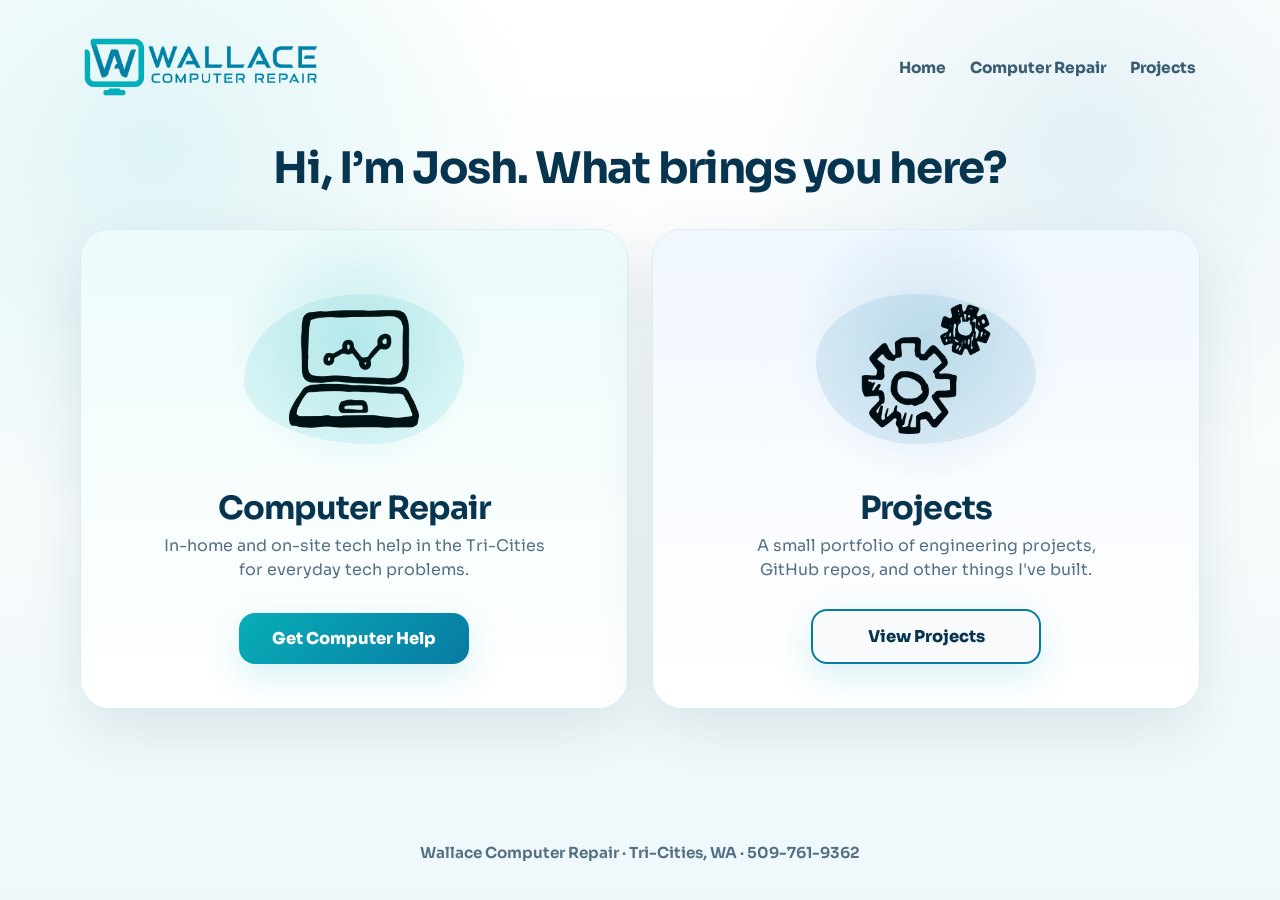
==== commit fd02aafe: "Fix lag on project website, fix filepath for icons" ====
--- a/index.html
+++ b/index.html
@@ -42,12 +42,12 @@
                   <path d="M43 54l12 12 25-27" stroke="currentColor" stroke-width="8" stroke-linecap="round" stroke-linejoin="round"/>
                 </svg> -->
                   <!-- <img src="../assets/icons/repair-logo.png" alt="" width="185" height="185" loading="lazy"> -->
-                  <img src="../assets/icons/repair-logo-alt.svg" alt="" width="130" height="130" loading="lazy">
+                  <img src="../assets/icons/repair-logo-alt.png" alt="" width="130" height="130" loading="lazy">
 
               </div>
 
               <h2>Computer Repair</h2>
-              <p>In-home and on-site tech help in the Tri-Cities for slow computers, virus removal, backups, and everyday tech problems.</p>
+              <p>In-home and on-site tech help in the Tri-Cities for everyday tech problems.</p>
 
               <div class="button-row">
                 <span class="button primary" role="button" aria-hidden="true">Get Computer Help</span>
@@ -69,12 +69,12 @@
                   <circle cx="60" cy="60" r="4" fill="currentColor"/>
                 </svg> -->
                   <!-- <img src="../assets/icons/projects-logo.png" alt="" width="185" height="185" loading="lazy"> -->
-                  <img src="../assets/icons/projects-logo-alt.svg" alt="" width="130" height="130" loading="lazy">
+                  <img src="../assets/icons/projects-logo-alt.png" alt="" width="130" height="130" loading="lazy">
 
               </div>
 
               <h2>Projects</h2>
-              <p>A small portfolio of my engineering projects, GitHub repos, programs, and other things I've built while learning.</p>
+              <p>A small portfolio of engineering projects, GitHub repos, and other things I've built.</p>
 
               <div class="button-row">
                 <span class="button secondary" role="button" aria-hidden="true">View Projects</span>
--- a/style.css
+++ b/style.css
@@ -251,7 +251,7 @@
 }
 
 .choice-card {
-  min-height: 500px;
+  min-height: 400px;
   position: relative;
   overflow: hidden;
   display: flex;
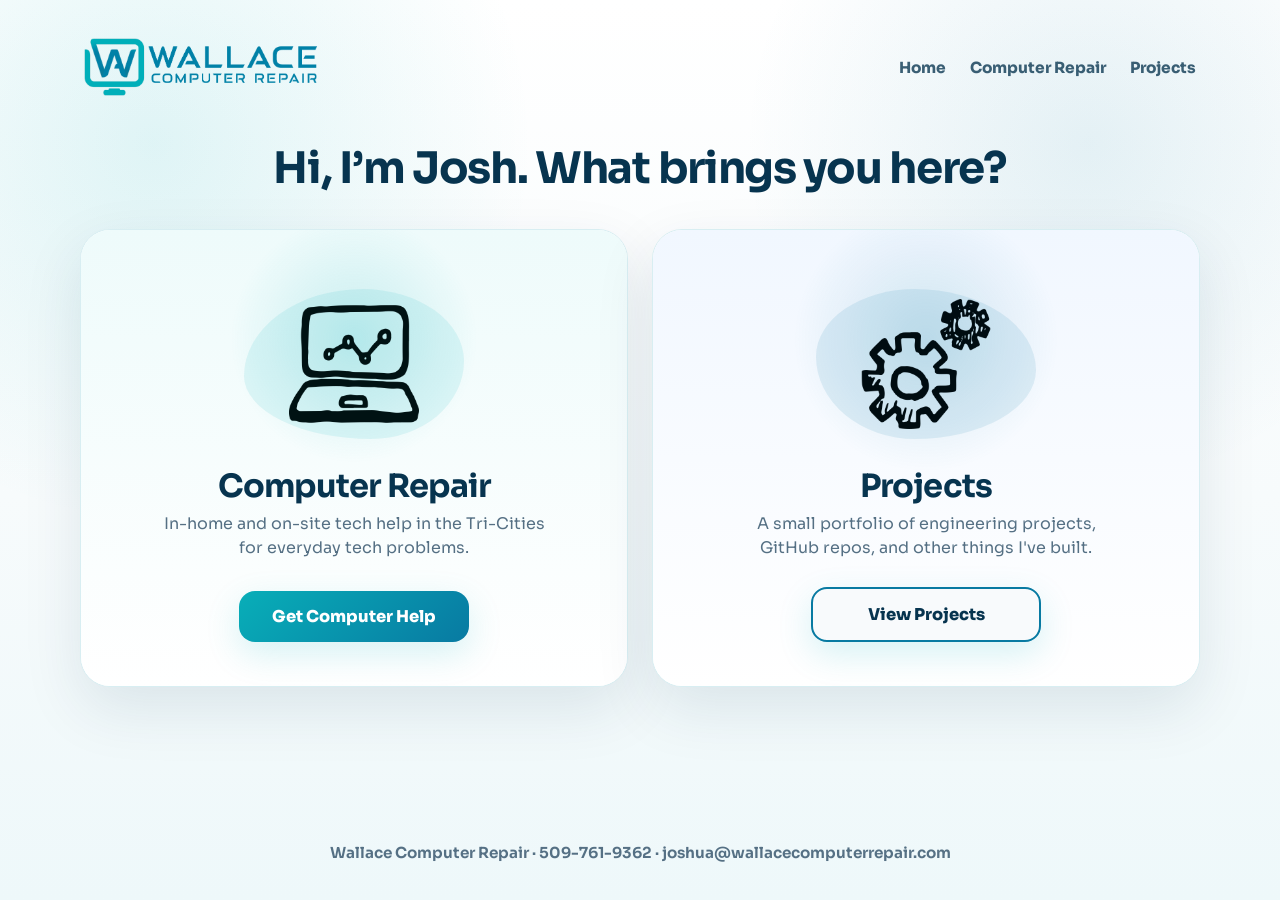
==== commit dbafc3c8: "Fix main card heights. Add email to footer." ====
--- a/index.html
+++ b/index.html
@@ -41,8 +41,8 @@
                   <path d="M44 78h32" stroke="currentColor" stroke-width="7" stroke-linecap="round"/>
                   <path d="M43 54l12 12 25-27" stroke="currentColor" stroke-width="8" stroke-linecap="round" stroke-linejoin="round"/>
                 </svg> -->
-                  <!-- <img src="../assets/icons/repair-logo.png" alt="" width="185" height="185" loading="lazy"> -->
-                  <img src="../assets/icons/repair-logo-alt.png" alt="" width="130" height="130" loading="lazy">
+                  <!-- <img src="./assets/icons/repair-logo.png" alt="" width="185" height="185" loading="lazy"> -->
+                  <img src="./assets/icons/repair-logo-alt.png" alt="" width="130" height="130" loading="lazy">
 
               </div>
 
@@ -68,8 +68,8 @@
                   <path d="M44 86v12M60 86v12M76 86v12" stroke="currentColor" stroke-width="6" stroke-linecap="round"/>
                   <circle cx="60" cy="60" r="4" fill="currentColor"/>
                 </svg> -->
-                  <!-- <img src="../assets/icons/projects-logo.png" alt="" width="185" height="185" loading="lazy"> -->
-                  <img src="../assets/icons/projects-logo-alt.png" alt="" width="130" height="130" loading="lazy">
+                  <!-- <img src="./assets/icons/projects-logo.png" alt="" width="185" height="185" loading="lazy"> -->
+                  <img src="./assets/icons/projects-logo-alt.png" alt="" width="130" height="130" loading="lazy">
 
               </div>
 
@@ -85,7 +85,7 @@
       </main>
 
       <footer class="site-footer">
-        Wallace Computer Repair · Tri-Cities, WA · <a href="tel:5097619362">509-761-9362</a>
+        Wallace Computer Repair · <a href="tel:5097619362">509-761-9362</a> · <a href="mailto:joshua@wallacecomputerrepair.com">joshua@wallacecomputerrepair.com</a>
       </footer>
     </div>
   </div>
--- a/style.css
+++ b/style.css
@@ -312,11 +312,11 @@
 
 .illustration {
   width: min(280px, 80%);
-  height: 190px;
+  height: 180px;
   position: relative;
   display: grid;
   place-items: center;
-  margin-bottom: 12px;
+  margin-bottom: 0px;
 }
 
 .soft-blob {
@@ -681,7 +681,7 @@
 
 .project-content p {
   margin: 0;
-  font-size: 0.96rem; /*p*/
+  font-size: 0.91rem; /*p*/
   line-height: 1.55;
 }
 
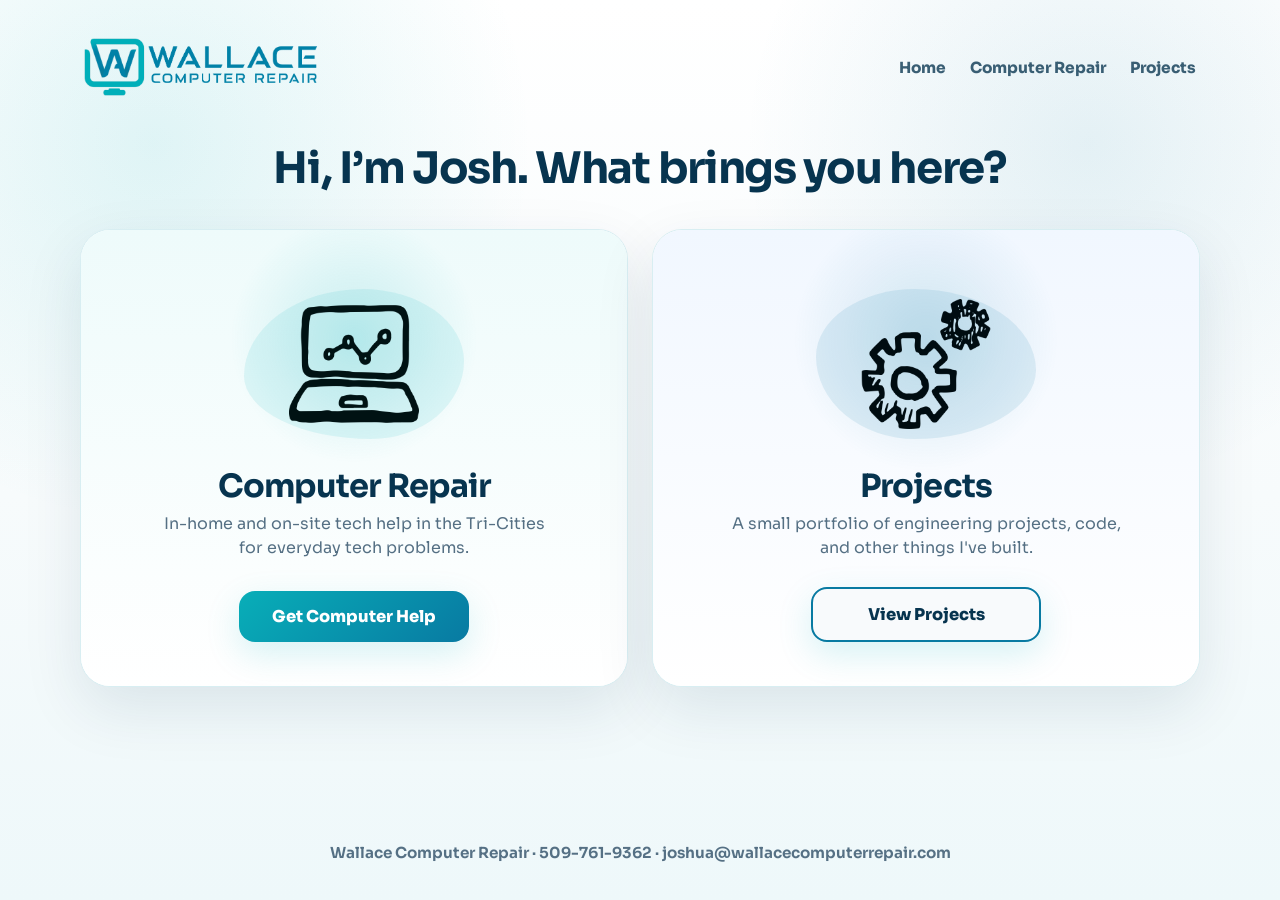
==== commit ab513d77: "Change project card" ====
--- a/index.html
+++ b/index.html
@@ -4,6 +4,7 @@
   <meta charset="UTF-8" />
   <meta name="viewport" content="width=device-width, initial-scale=1.0" />
   <title>Wallace Computer Repair</title>
+  <link rel="icon" type="image/png" href="/assets/logos/logo-512x-res.png">
   <link rel="stylesheet" href="style.css" />
 </head>
 <body class="home">
@@ -74,7 +75,7 @@
               </div>
 
               <h2>Projects</h2>
-              <p>A small portfolio of engineering projects, GitHub repos, and other things I've built.</p>
+              <p>A small portfolio of engineering projects, code, and other things I've built.</p>
 
               <div class="button-row">
                 <span class="button secondary" role="button" aria-hidden="true">View Projects</span>
